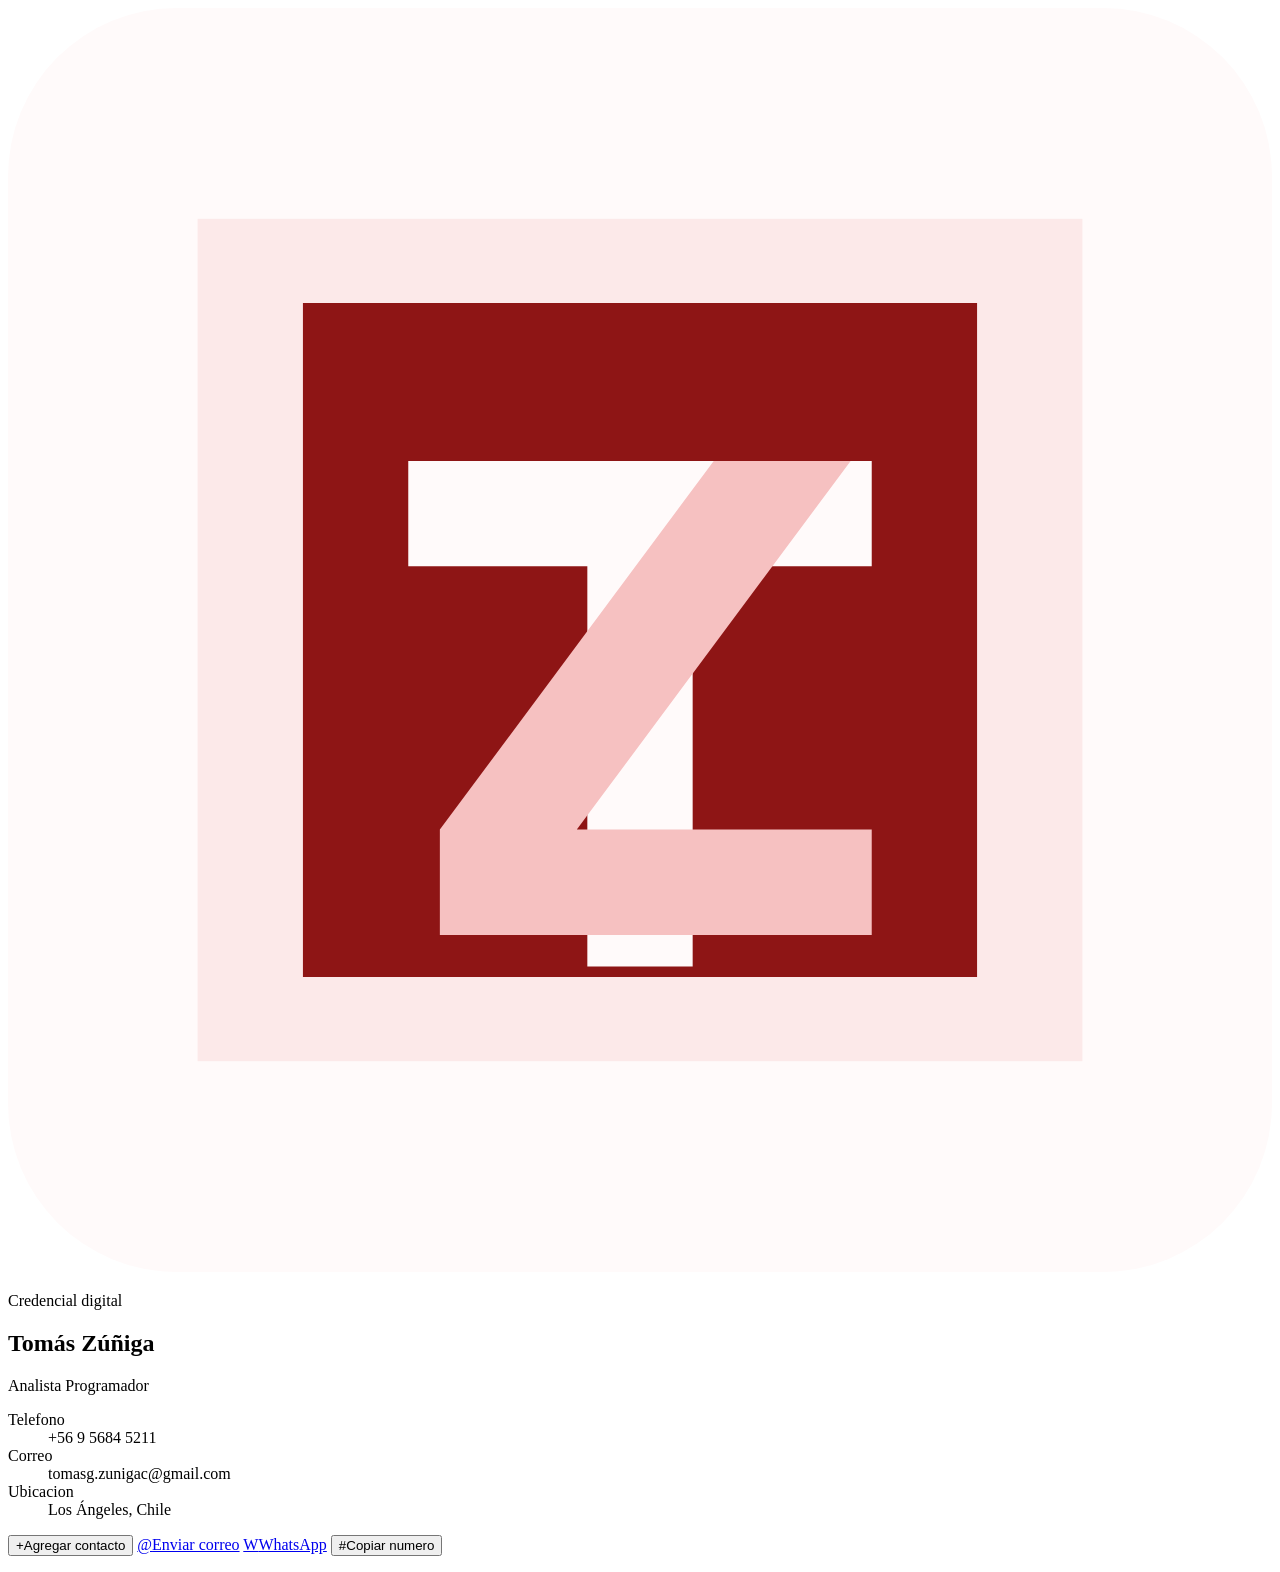
==== main/index.html @ ab22fb15 "Add main credential page" ====
<!DOCTYPE html>
<html lang="es">
<head>
  <meta charset="UTF-8">
  <meta name="viewport" content="width=device-width, initial-scale=1.0">
  <title>Credencial de contacto</title>
  <link rel="stylesheet" href="./styles.css">
</head>
<body>
  <main class="page-shell">
    <section class="contact-card" aria-label="Credencial digital de contacto">
      <div class="brand-row">
        <div class="logo-mark" aria-label="Logo"><img src="./logo.svg" alt="Logo de la marca"></div>
        <div class="brand-copy">
          <p class="eyebrow">Credencial digital</p>
          <h1 id="displayName">Tomás Zúñiga</h1>
        </div>
      </div>
      <div class="identity-block"><p class="role" id="displayRole">Analista Programador</p></div>
      <dl class="contact-list">
        <div><dt>Telefono</dt><dd id="displayPhone">+56 9 5684 5211</dd></div>
        <div><dt>Correo</dt><dd id="displayEmail">tomasg.zunigac@gmail.com</dd></div>
        <div><dt>Ubicacion</dt><dd id="displayLocation">Los Ángeles, Chile</dd></div>
      </dl>
      <div class="action-grid" aria-label="Acciones de contacto">
        <button class="action-button primary" type="button" id="saveContact"><span class="button-icon" aria-hidden="true">+</span>Agregar contacto</button>
        <a class="action-button" id="emailButton" href="#"><span class="button-icon" aria-hidden="true">@</span>Enviar correo</a>
        <a class="action-button" id="whatsappButton" href="#" target="_blank" rel="noopener"><span class="button-icon" aria-hidden="true">W</span>WhatsApp</a>
        <button class="action-button" type="button" id="copyPhone"><span class="button-icon" aria-hidden="true">#</span>Copiar numero</button>
      </div>
      <p class="status-message" id="statusMessage" role="status" aria-live="polite"></p>
    </section>
  </main>
  <script src="./script.js"></script>
</body>
</html>
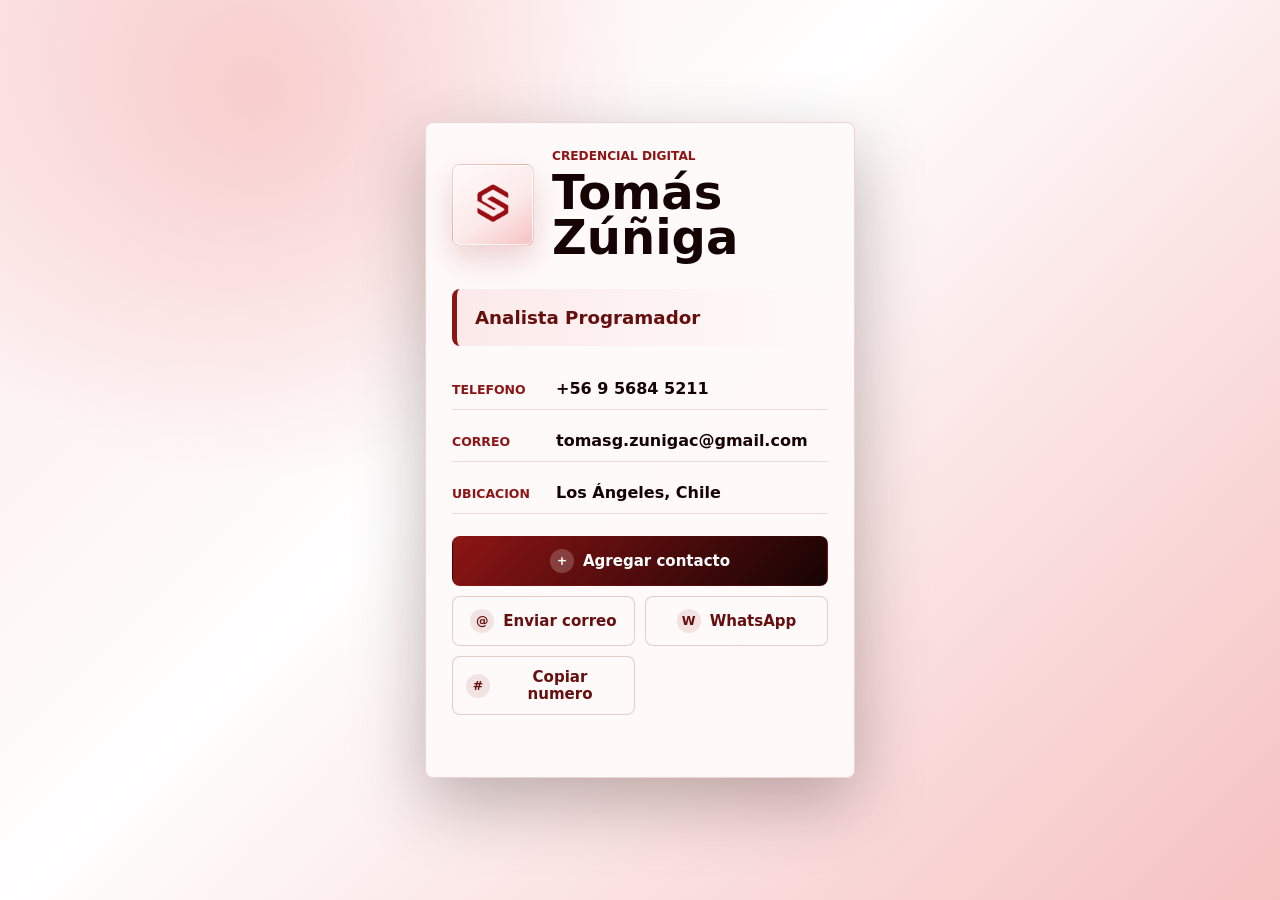
==== commit f6965570: "Use PNG logo on main page" ====
--- a/main/index.html
+++ b/main/index.html
@@ -10,7 +10,7 @@
   <main class="page-shell">
     <section class="contact-card" aria-label="Credencial digital de contacto">
       <div class="brand-row">
-        <div class="logo-mark" aria-label="Logo"><img src="./logo.svg" alt="Logo de la marca"></div>
+        <div class="logo-mark" aria-label="Logo"><img src="./Logo PNG.png" alt="Logo de la marca"></div>
         <div class="brand-copy">
           <p class="eyebrow">Credencial digital</p>
           <h1 id="displayName">Tomás Zúñiga</h1>
--- a/main/styles.css
+++ b/main/styles.css
@@ -0,0 +1 @@
+:root{--red-950:#160303;--red-900:#3E0909;--red-800:#660F0F;--red-700:#8E1515;--red-600:#A81919;--red-500:#DE2121;--red-300:#EA7171;--red-200:#F09999;--red-100:#F6C1C1;--red-50:#FCE9E9;--white:#fffafa;--shadow:0 24px 70px rgba(22,3,3,.28)}*{box-sizing:border-box}body{min-height:100vh;margin:0;font-family:Inter,ui-sans-serif,system-ui,-apple-system,BlinkMacSystemFont,"Segoe UI",sans-serif;color:var(--red-950);background:radial-gradient(circle at 20% 10%,rgba(246,193,193,.75),transparent 30%),linear-gradient(135deg,var(--red-50),#fffefe 42%,var(--red-100))}.page-shell{min-height:100vh;display:grid;place-items:center;padding:28px}.contact-card{width:min(100%,430px);padding:26px;border:1px solid rgba(142,21,21,.16);border-radius:8px;background:rgba(255,250,250,.92);box-shadow:var(--shadow)}.brand-row{display:grid;grid-template-columns:82px 1fr;gap:18px;align-items:center}.logo-mark{width:82px;aspect-ratio:1;display:grid;place-items:center;border-radius:8px;background:linear-gradient(145deg,var(--white),var(--red-50) 58%,var(--red-100));border:1px solid rgba(142,21,21,.14);box-shadow:inset 0 0 0 1px rgba(255,255,255,.78),0 14px 28px rgba(142,21,21,.16);overflow:hidden}.logo-mark img{width:72%;height:72%;object-fit:contain}.brand-copy{min-width:0}.eyebrow{margin:0 0 7px;font-size:.76rem;font-weight:800;letter-spacing:0;color:var(--red-700);text-transform:uppercase}h1{margin:0;font-size:clamp(2rem,9vw,3rem);line-height:.95;letter-spacing:0;color:var(--red-950);overflow-wrap:anywhere}.identity-block{margin:28px 0 22px;padding:18px;border-left:5px solid var(--red-700);border-radius:8px;background:linear-gradient(90deg,rgba(252,233,233,.95),rgba(255,250,250,.7))}.role{margin:0;font-size:1.14rem;font-weight:800;color:var(--red-800);overflow-wrap:anywhere}.contact-list{display:grid;gap:10px;margin:0 0 22px}.contact-list div{display:grid;grid-template-columns:92px 1fr;gap:12px;align-items:baseline;padding:11px 0;border-bottom:1px solid rgba(142,21,21,.14)}dt{font-size:.78rem;font-weight:800;color:var(--red-700);text-transform:uppercase}dd{margin:0;font-weight:650;color:var(--red-950);overflow-wrap:anywhere}.action-grid{display:grid;grid-template-columns:repeat(2,minmax(0,1fr));gap:10px}.action-button{min-height:48px;display:inline-flex;align-items:center;justify-content:center;gap:9px;padding:12px 13px;border:1px solid rgba(142,21,21,.2);border-radius:8px;background:var(--white);color:var(--red-800);font:inherit;font-size:.94rem;font-weight:800;line-height:1.1;text-align:center;text-decoration:none;cursor:pointer;transition:transform 160ms ease,border-color 160ms ease,box-shadow 160ms ease}.action-button:hover,.action-button:focus-visible{transform:translateY(-1px);border-color:var(--red-600);box-shadow:0 10px 24px rgba(142,21,21,.16);outline:none}.action-button.primary{grid-column:1/-1;background:linear-gradient(135deg,var(--red-700),var(--red-950));color:#fff}.button-icon{width:24px;height:24px;flex:0 0 24px;display:inline-grid;place-items:center;border-radius:999px;background:rgba(142,21,21,.1);font-size:.78rem}.primary .button-icon{background:rgba(255,255,255,.2)}.status-message{min-height:22px;margin:14px 0 0;font-size:.88rem;font-weight:700;color:var(--red-700);text-align:center}@media(max-width:440px){.page-shell{padding:16px}.contact-card{padding:20px}.brand-row{grid-template-columns:68px 1fr;gap:14px}.logo-mark{width:68px}.contact-list div,.action-grid{grid-template-columns:1fr}}
